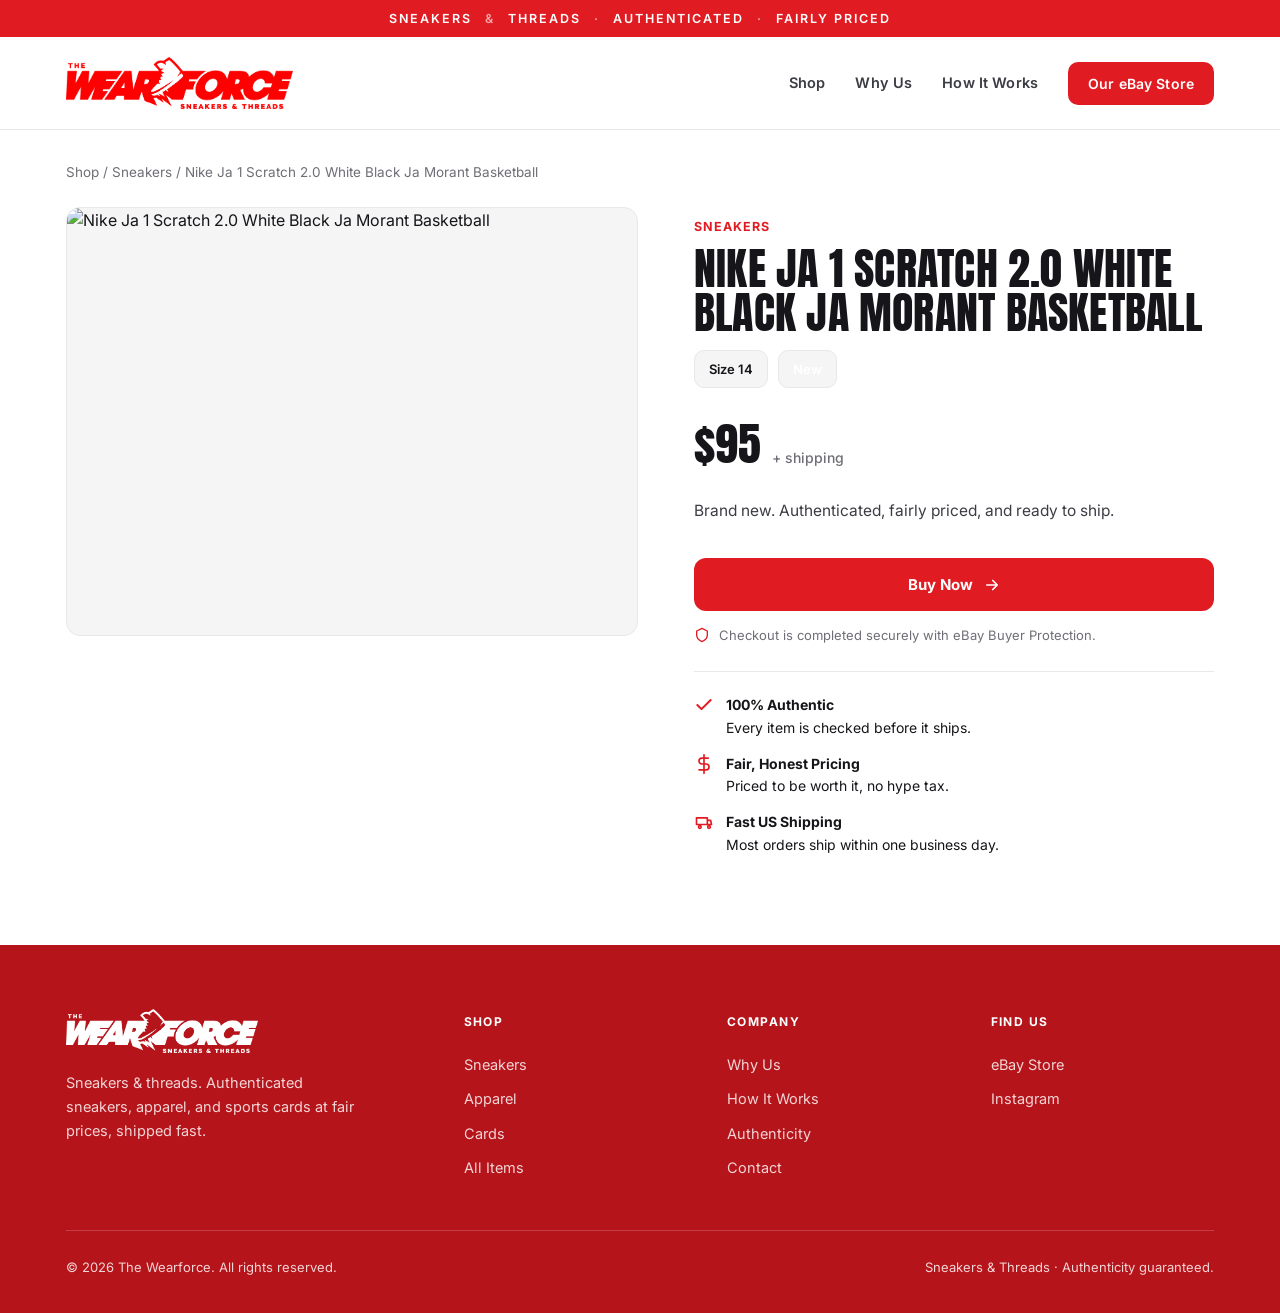
==== site/product.html @ 1d606cc2 "The Wearforce storefront + eBay auto-sync Static storefront that mirrors thewearforce eBay listings," ====
<!DOCTYPE html>
<html lang="en">
<head>
  <meta charset="UTF-8">
  <meta name="viewport" content="width=device-width, initial-scale=1.0">
  <title>Product — The Wearforce</title>
  <meta name="description" content="Authenticated sneakers, apparel, and sports cards from The Wearforce at fair prices, ready to ship.">
  <link rel="preconnect" href="https://fonts.googleapis.com">
  <link rel="preconnect" href="https://fonts.gstatic.com" crossorigin>
  <link href="https://fonts.googleapis.com/css2?family=Anton&family=Inter:wght@400;500;600;700&display=swap" rel="stylesheet">
  <link rel="stylesheet" href="css/styles.css">
</head>
<body>

  <!-- Motto bar -->
  <div class="topbar">Sneakers <span class="dot">&amp;</span> Threads <span class="dot">·</span> Authenticated <span class="dot">·</span> Fairly Priced</div>

  <!-- Header -->
  <header class="site-header">
    <div class="wrap header-inner">
      <a class="brand-logo" href="index.html" aria-label="The Wearforce home">
        <img src="assets/wearforce-red.png" alt="The Wearforce — Sneakers & Threads">
      </a>
      <button class="nav-toggle" aria-label="Menu"><span></span><span></span><span></span></button>
      <nav class="main-nav">
        <a href="index.html#shop">Shop</a>
        <a href="index.html#why">Why Us</a>
        <a href="index.html#how">How It Works</a>
        <a href="https://www.ebay.com/" target="_blank" rel="noopener" class="nav-ebay">Our eBay Store</a>
      </nav>
    </div>
  </header>

  <!-- Product detail (rendered by store.js) -->
  <main class="pd" id="product"></main>

  <!-- Footer -->
  <footer class="site-footer">
    <div class="wrap">
      <div class="footer-top">
        <div class="footer-brand">
          <img src="assets/wearforce-white.png" alt="The Wearforce">
          <p>Sneakers &amp; threads. Authenticated sneakers, apparel, and sports cards at fair prices, shipped fast.</p>
        </div>
        <div class="footer-col">
          <h4>Shop</h4>
          <a href="index.html#shop">Sneakers</a>
          <a href="index.html#shop">Apparel</a>
          <a href="index.html#shop">Cards</a>
          <a href="index.html#shop">All Items</a>
        </div>
        <div class="footer-col">
          <h4>Company</h4>
          <a href="index.html#why">Why Us</a>
          <a href="index.html#how">How It Works</a>
          <a href="#">Authenticity</a>
          <a href="#">Contact</a>
        </div>
        <div class="footer-col">
          <h4>Find Us</h4>
          <a href="https://www.ebay.com/" target="_blank" rel="noopener">eBay Store</a>
          <a href="#">Instagram</a>
        </div>
      </div>
      <div class="footer-bottom">
        <span>© 2026 The Wearforce. All rights reserved.</span>
        <span>Sneakers &amp; Threads · Authenticity guaranteed.</span>
      </div>
    </div>
  </footer>

  <script src="js/store.js"></script>
</body>
</html>
---- site/css/styles.css ----
/* ============================================================
   THE WEARFORCE — storefront styles
   Look: bold red & white retail. White base, red as the signature.
   Type: Anton (display) + Inter (body).
   ============================================================ */

:root {
  --red: #E11B22;
  --red-dark: #B5141A;
  --red-deep: #A8121A;
  --ink: #16161A;
  --ink-soft: #3C3C44;
  --paper: #FFFFFF;
  --bg: #FFFFFF;
  --soft: #F5F5F6;        /* subtle grey fill on white */
  --muted: #6E6E76;
  --line: #E8E8EC;        /* neutral hairline */
  --radius: 14px;
  --shadow: 0 1px 2px rgba(0,0,0,.04), 0 10px 28px rgba(0,0,0,.06);
  --shadow-lg: 0 18px 48px rgba(0,0,0,.14);
  --max: 1200px;
  --font-display: "Anton", system-ui, sans-serif;
  --font-body: "Inter", system-ui, -apple-system, sans-serif;
}

* { box-sizing: border-box; }
html { scroll-behavior: smooth; }
body {
  margin: 0;
  font-family: var(--font-body);
  color: var(--ink);
  background: var(--bg);
  -webkit-font-smoothing: antialiased;
  line-height: 1.55;
}
a { color: inherit; text-decoration: none; }
img { max-width: 100%; display: block; }

.wrap { width: 100%; max-width: var(--max); margin: 0 auto; padding: 0 26px; }
.display { font-family: var(--font-display); font-weight: 400; text-transform: uppercase; letter-spacing: .01em; line-height: .98; }

/* ---------- Top motto bar ---------- */
.topbar {
  background: var(--red);
  color: #fff;
  text-align: center;
  font-size: 12.5px;
  font-weight: 600;
  letter-spacing: .16em;
  text-transform: uppercase;
  padding: 9px 16px;
}
.topbar .dot { color: rgba(255,255,255,.6); margin: 0 8px; }

/* ---------- Header ---------- */
.site-header {
  position: sticky;
  top: 0;
  z-index: 50;
  background: rgba(255,255,255,.92);
  backdrop-filter: saturate(180%) blur(12px);
  border-bottom: 1px solid var(--line);
}
.header-inner {
  display: flex;
  align-items: center;
  justify-content: space-between;
  gap: 24px;
  height: 92px;
}
.brand-logo img { height: 52px; width: auto; }
.main-nav { display: flex; align-items: center; gap: 30px; }
.main-nav a {
  font-weight: 600;
  font-size: 14.5px;
  letter-spacing: .01em;
  color: var(--ink-soft);
  transition: color .15s;
}
.main-nav a:hover { color: var(--red); }
.nav-ebay {
  background: var(--red);
  color: #fff !important;
  padding: 11px 20px;
  border-radius: 10px;
  font-size: 14px !important;
  transition: background .15s, transform .12s;
}
.nav-ebay:hover { background: var(--red-dark); transform: translateY(-1px); }
.nav-toggle { display: none; background: none; border: 0; cursor: pointer; padding: 6px; }
.nav-toggle span { display: block; width: 24px; height: 2px; background: var(--ink); margin: 5px 0; }

/* ---------- Hero ---------- */
.hero {
  position: relative;
  background:
    radial-gradient(90% 70% at 88% -10%, rgba(225,27,34,.12), transparent 60%),
    var(--paper);
  text-align: center;
  border-bottom: 1px solid var(--line);
}
.hero-inner { position: relative; padding: 76px 0 70px; max-width: 800px; margin: 0 auto; }
.hero .eyebrow {
  display: inline-block;
  font-family: var(--font-display);
  font-weight: 400;
  font-size: 15px;
  letter-spacing: .22em;
  text-transform: uppercase;
  color: var(--red);
  margin-bottom: 20px;
}
.hero h1 {
  font-family: var(--font-display);
  font-weight: 400;
  text-transform: uppercase;
  letter-spacing: .005em;
  font-size: clamp(44px, 7.4vw, 92px);
  line-height: .94;
  margin: 0 0 20px;
}
.hero h1 .accent { color: var(--red); }
.hero p {
  font-size: clamp(16px, 2.1vw, 19px);
  color: var(--ink-soft);
  max-width: 540px;
  margin: 0 auto 30px;
}
.hero-cta { display: flex; gap: 14px; flex-wrap: wrap; justify-content: center; }
.hero-trust {
  display: flex;
  gap: 12px 30px;
  flex-wrap: wrap;
  justify-content: center;
  margin-top: 36px;
  font-size: 14px;
  font-weight: 600;
  color: var(--ink-soft);
}
.hero-trust span { display: inline-flex; align-items: center; gap: 9px; }
.hero-trust svg { color: var(--red); flex: none; }

/* ---------- Buttons ---------- */
.btn {
  display: inline-flex;
  align-items: center;
  justify-content: center;
  gap: 10px;
  font-family: var(--font-body);
  font-weight: 700;
  font-size: 15px;
  padding: 15px 28px;
  border-radius: 12px;
  border: 0;
  cursor: pointer;
  transition: transform .12s ease, background .15s, box-shadow .15s, border-color .15s, color .15s;
}
.btn:active { transform: translateY(1px); }
.btn-red { background: var(--red); color: #fff; }
.btn-red:hover { background: var(--red-dark); box-shadow: 0 10px 26px rgba(225,27,34,.3); }
.btn-outline { background: transparent; color: var(--ink); border: 1.5px solid var(--ink); }
.btn-outline:hover { background: var(--ink); color: #fff; }
.btn-white { background: #fff; color: var(--red); }
.btn-white:hover { background: #fff; box-shadow: 0 10px 26px rgba(0,0,0,.18); }
.btn-block { width: 100%; }

/* ---------- Shop ---------- */
.shop { padding: 62px 0 96px; background: var(--paper); }
.shop.alt { background: var(--soft); }
.shop-head {
  display: flex;
  align-items: flex-end;
  justify-content: space-between;
  flex-wrap: wrap;
  gap: 16px;
  margin-bottom: 26px;
}
.shop-head h2 {
  font-family: var(--font-display);
  font-weight: 400;
  text-transform: uppercase;
  font-size: clamp(30px, 5vw, 48px);
  margin: 0;
  line-height: 1;
}
.shop-head .count { color: var(--muted); font-weight: 500; font-size: 14px; margin-top: 6px; }

.toolbar { display: flex; gap: 14px; flex-wrap: wrap; align-items: center; margin-bottom: 26px; }
.search { position: relative; flex: 1 1 260px; min-width: 220px; }
.search svg { position: absolute; left: 16px; top: 50%; transform: translateY(-50%); color: var(--muted); }
.search input {
  width: 100%;
  padding: 13px 16px 13px 44px;
  border: 1px solid var(--line);
  border-radius: 12px;
  font-size: 15px;
  font-family: inherit;
  background: var(--soft);
  transition: border-color .15s, box-shadow .15s, background .15s;
}
.search input:focus {
  outline: none;
  background: #fff;
  border-color: var(--red);
  box-shadow: 0 0 0 4px rgba(225,27,34,.12);
}
.chips { display: flex; gap: 8px; flex-wrap: wrap; }
.chip {
  border: 1px solid var(--line);
  background: var(--soft);
  color: var(--ink-soft);
  font-family: inherit;
  font-weight: 600;
  font-size: 14px;
  padding: 11px 18px;
  border-radius: 12px;
  cursor: pointer;
  transition: all .15s;
}
.chip:hover { border-color: var(--ink); color: var(--ink); }
.chip.active { background: var(--red); color: #fff; border-color: var(--red); }
.sort select {
  font-family: inherit;
  font-weight: 600;
  font-size: 14px;
  padding: 12px 14px;
  border: 1px solid var(--line);
  border-radius: 12px;
  background: var(--soft);
  cursor: pointer;
}

/* ---------- Product grid ---------- */
.grid { display: grid; grid-template-columns: repeat(auto-fill, minmax(250px, 1fr)); gap: 22px; }
.card {
  background: #fff;
  border: 1px solid var(--line);
  border-radius: var(--radius);
  overflow: hidden;
  transition: transform .18s ease, box-shadow .18s ease, border-color .18s;
  display: flex;
  flex-direction: column;
}
.card:hover { transform: translateY(-4px); box-shadow: var(--shadow-lg); border-color: transparent; }
.card-media {
  position: relative;
  aspect-ratio: 4 / 3;
  display: flex;
  align-items: center;
  justify-content: center;
  overflow: hidden;
  background: var(--soft);
}
.card-media img { width: 100%; height: 100%; object-fit: cover; }
.ph { width: 100%; height: 100%; display: flex; align-items: center; justify-content: center; }
.ph svg { width: 52%; height: 52%; opacity: .92; }
.badge {
  position: absolute;
  font-size: 11px;
  font-weight: 700;
  letter-spacing: .04em;
  text-transform: uppercase;
  padding: 6px 11px;
  border-radius: 8px;
}
.badge-brand { top: 12px; left: 12px; background: #fff; color: var(--ink); box-shadow: var(--shadow); }
.badge-cond { top: 12px; right: 12px; background: var(--ink); color: #fff; }
.badge-cond.used { background: #927400; }
.card-body { padding: 16px 16px 18px; display: flex; flex-direction: column; gap: 4px; flex: 1; }
.card-cat { font-size: 11.5px; font-weight: 700; color: var(--red); letter-spacing: .08em; text-transform: uppercase; }
.card-title {
  font-family: var(--font-body);
  font-weight: 700;
  font-size: 15.5px;
  line-height: 1.3;
  color: var(--ink);
  display: -webkit-box;
  -webkit-line-clamp: 2;
  -webkit-box-orient: vertical;
  overflow: hidden;
  min-height: 40px;
}
.card-meta { font-size: 13px; color: var(--muted); margin-top: 2px; }
.card-foot { display: flex; align-items: center; justify-content: space-between; margin-top: 12px; }
.card-price { font-family: var(--font-display); font-weight: 400; font-size: 24px; }
.card-go {
  font-size: 13px; font-weight: 600; color: var(--ink-soft);
  display: inline-flex; align-items: center; gap: 5px;
  transition: gap .15s, color .15s;
}
.card:hover .card-go { color: var(--red); gap: 9px; }
.empty { text-align: center; padding: 60px 20px; color: var(--muted); grid-column: 1 / -1; }

/* ---------- Value band (red) ---------- */
.value { background: var(--red); color: #fff; padding: 74px 0; }
.value-head { text-align: center; max-width: 660px; margin: 0 auto 40px; }
.value-head h2 {
  font-family: var(--font-display); font-weight: 400; text-transform: uppercase;
  font-size: clamp(28px, 4.4vw, 46px); margin: 0 0 12px; line-height: 1;
}
.value-head p { color: rgba(255,255,255,.9); margin: 0; font-size: 16.5px; }
.value-grid { display: grid; grid-template-columns: repeat(3, 1fr); gap: 18px; }
.value-card { background: #fff; color: var(--ink); border-radius: var(--radius); padding: 30px 26px; box-shadow: var(--shadow); }
.value-card .ic {
  width: 46px; height: 46px; border-radius: 12px;
  background: rgba(225,27,34,.1); color: var(--red);
  display: flex; align-items: center; justify-content: center;
  margin-bottom: 16px;
}
.value-card h3 { font-family: var(--font-display); font-weight: 400; text-transform: uppercase; font-size: 21px; margin: 0 0 7px; letter-spacing: .01em; }
.value-card p { color: var(--ink-soft); font-size: 14.5px; margin: 0; }

/* ---------- Footer (red) ---------- */
.site-footer { background: var(--red-dark); color: rgba(255,255,255,.82); padding: 64px 0 36px; }
.footer-top {
  display: grid;
  grid-template-columns: 1.6fr 1fr 1fr 1fr;
  gap: 40px;
  padding-bottom: 44px;
  border-bottom: 1px solid rgba(255,255,255,.18);
}
.footer-brand img { height: 44px; margin-bottom: 18px; }
.footer-brand p { font-size: 14.5px; max-width: 300px; line-height: 1.65; }
.footer-col h4 { color: #fff; font-size: 12px; letter-spacing: .12em; text-transform: uppercase; margin: 4px 0 16px; }
.footer-col a { display: block; font-size: 14.5px; padding: 6px 0; transition: color .15s; }
.footer-col a:hover { color: #fff; }
.footer-bottom {
  display: flex; justify-content: space-between; flex-wrap: wrap; gap: 12px;
  padding-top: 26px; font-size: 13px;
}

/* ---------- Product detail ---------- */
.pd { background: var(--paper); padding: 32px 0 90px; }
.crumbs { font-size: 13.5px; color: var(--muted); margin-bottom: 24px; }
.crumbs a:hover { color: var(--red); }
.pd-grid { display: grid; grid-template-columns: 1.1fr 1fr; gap: 56px; align-items: start; }
.pd-media {
  background: var(--soft);
  border: 1px solid var(--line);
  border-radius: var(--radius);
  aspect-ratio: 4 / 3;
  display: flex; align-items: center; justify-content: center;
  overflow: hidden; position: relative;
}
.pd-media img { width: 100%; height: 100%; object-fit: cover; }
.pd-media .ph svg { width: 46%; height: 46%; }
.pd-info { padding-top: 6px; }
.pd-cat { color: var(--red); font-weight: 700; letter-spacing: .08em; text-transform: uppercase; font-size: 12.5px; }
.pd-info h1 {
  font-family: var(--font-display); font-weight: 400; text-transform: uppercase; letter-spacing: .005em;
  font-size: clamp(28px, 4vw, 44px); margin: 8px 0 16px; line-height: 1;
}
.pd-tags { display: flex; gap: 10px; flex-wrap: wrap; margin-bottom: 20px; }
.tag { font-size: 13px; font-weight: 600; background: var(--soft); border: 1px solid var(--line); padding: 8px 14px; border-radius: 10px; }
.pd-price { font-family: var(--font-display); font-weight: 400; font-size: 46px; margin: 6px 0 4px; }
.pd-price small { font-family: var(--font-body); font-size: 14px; font-weight: 500; color: var(--muted); }
.pd-desc { color: var(--ink-soft); margin: 18px 0 26px; font-size: 15.5px; line-height: 1.7; }
.pd-buy { margin: 8px 0 14px; }
.pd-secure { display: flex; align-items: center; gap: 9px; font-size: 13px; color: var(--muted); margin-bottom: 26px; }
.pd-secure svg { color: var(--red); flex: none; }
.pd-points { border-top: 1px solid var(--line); padding-top: 22px; display: grid; gap: 14px; }
.pd-point { display: flex; gap: 12px; align-items: flex-start; font-size: 14px; }
.pd-point svg { color: var(--red); flex: none; margin-top: 1px; }
.pd-point strong { display: block; color: var(--ink); margin-bottom: 1px; }

/* ---------- Responsive ---------- */
@media (max-width: 860px) {
  .pd-grid { grid-template-columns: 1fr; gap: 28px; }
  .value-grid { grid-template-columns: 1fr; }
  .footer-top { grid-template-columns: 1fr 1fr; gap: 28px; }
  .footer-brand { grid-column: 1 / -1; }
}
@media (max-width: 680px) {
  .header-inner { height: 76px; }
  .brand-logo img { height: 40px; }
  .main-nav {
    position: fixed;
    inset: 76px 0 auto 0;
    background: #fff;
    flex-direction: column;
    align-items: flex-start;
    gap: 0;
    padding: 8px 26px 20px;
    border-bottom: 1px solid var(--line);
    box-shadow: var(--shadow);
    transform: translateY(-130%);
    transition: transform .25s ease;
  }
  .main-nav.open { transform: translateY(0); }
  .main-nav a { width: 100%; padding: 14px 0; font-size: 16px; }
  .nav-ebay { padding: 14px 0; border-radius: 0; background: none; color: var(--red) !important; }
  .nav-toggle { display: block; }
  .hero-inner { padding: 56px 0 52px; }
  .footer-top { grid-template-columns: 1fr; }
}
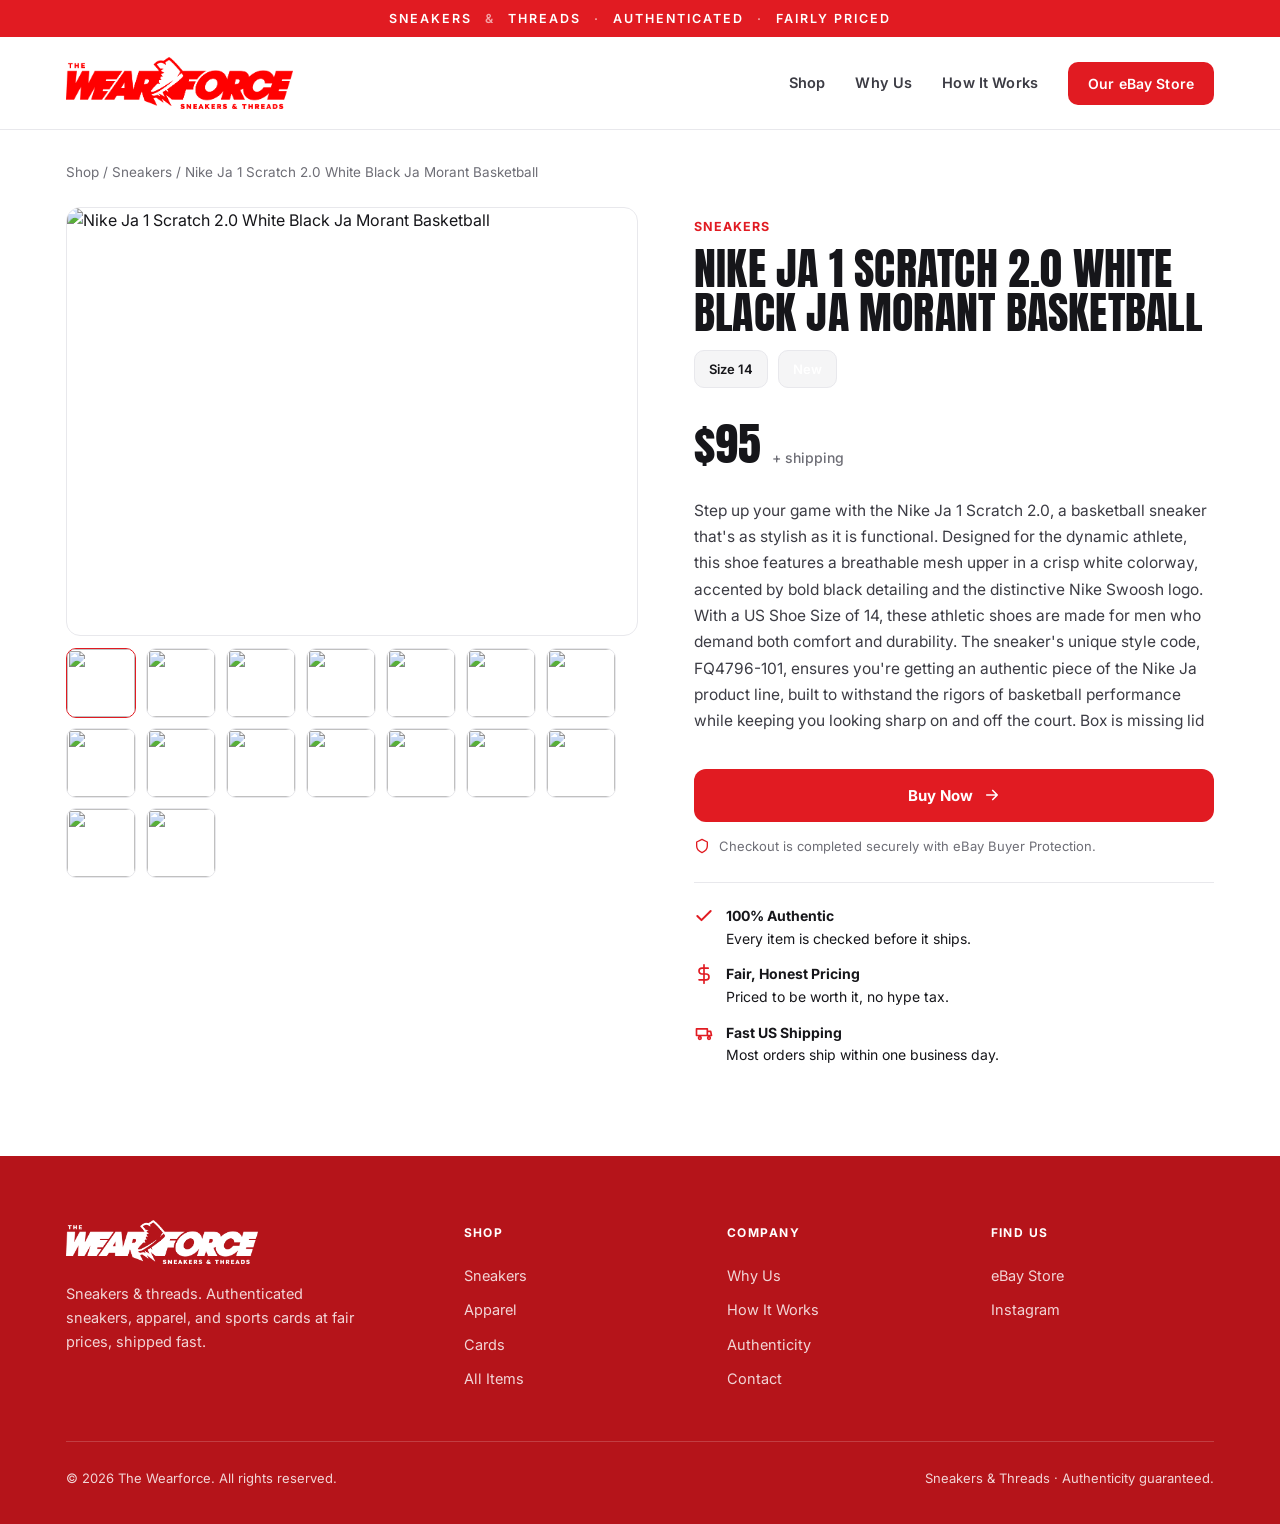
==== commit 343f1696: "Product pages: full image galleries + real eBay descriptions; point store links to seller page - Pul" ====
--- a/site/product.html
+++ b/site/product.html
@@ -26,7 +26,7 @@
         <a href="index.html#shop">Shop</a>
         <a href="index.html#why">Why Us</a>
         <a href="index.html#how">How It Works</a>
-        <a href="https://www.ebay.com/" target="_blank" rel="noopener" class="nav-ebay">Our eBay Store</a>
+        <a href="https://www.ebay.com/usr/thewearforce" target="_blank" rel="noopener" class="nav-ebay">Our eBay Store</a>
       </nav>
     </div>
   </header>
@@ -58,7 +58,7 @@
         </div>
         <div class="footer-col">
           <h4>Find Us</h4>
-          <a href="https://www.ebay.com/" target="_blank" rel="noopener">eBay Store</a>
+          <a href="https://www.ebay.com/usr/thewearforce" target="_blank" rel="noopener">eBay Store</a>
           <a href="#">Instagram</a>
         </div>
       </div>
--- a/site/css/styles.css
+++ b/site/css/styles.css
@@ -334,16 +334,31 @@
 .crumbs { font-size: 13.5px; color: var(--muted); margin-bottom: 24px; }
 .crumbs a:hover { color: var(--red); }
 .pd-grid { display: grid; grid-template-columns: 1.1fr 1fr; gap: 56px; align-items: start; }
+.pd-gallery { position: sticky; top: 104px; }
 .pd-media {
-  background: var(--soft);
+  background: #fff;
   border: 1px solid var(--line);
   border-radius: var(--radius);
   aspect-ratio: 4 / 3;
   display: flex; align-items: center; justify-content: center;
   overflow: hidden; position: relative;
 }
-.pd-media img { width: 100%; height: 100%; object-fit: cover; }
+.pd-media img { width: 100%; height: 100%; object-fit: contain; }
 .pd-media .ph svg { width: 46%; height: 46%; }
+.pd-thumbs {
+  display: flex; flex-wrap: wrap; gap: 10px; margin-top: 12px;
+}
+.pd-thumb {
+  width: 70px; height: 70px;
+  border: 1.5px solid var(--line);
+  border-radius: 10px;
+  background: #fff;
+  padding: 0; cursor: pointer; overflow: hidden;
+  transition: border-color .15s;
+}
+.pd-thumb img { width: 100%; height: 100%; object-fit: cover; }
+.pd-thumb:hover { border-color: var(--ink); }
+.pd-thumb.active { border-color: var(--red); }
 .pd-info { padding-top: 6px; }
 .pd-cat { color: var(--red); font-weight: 700; letter-spacing: .08em; text-transform: uppercase; font-size: 12.5px; }
 .pd-info h1 {
